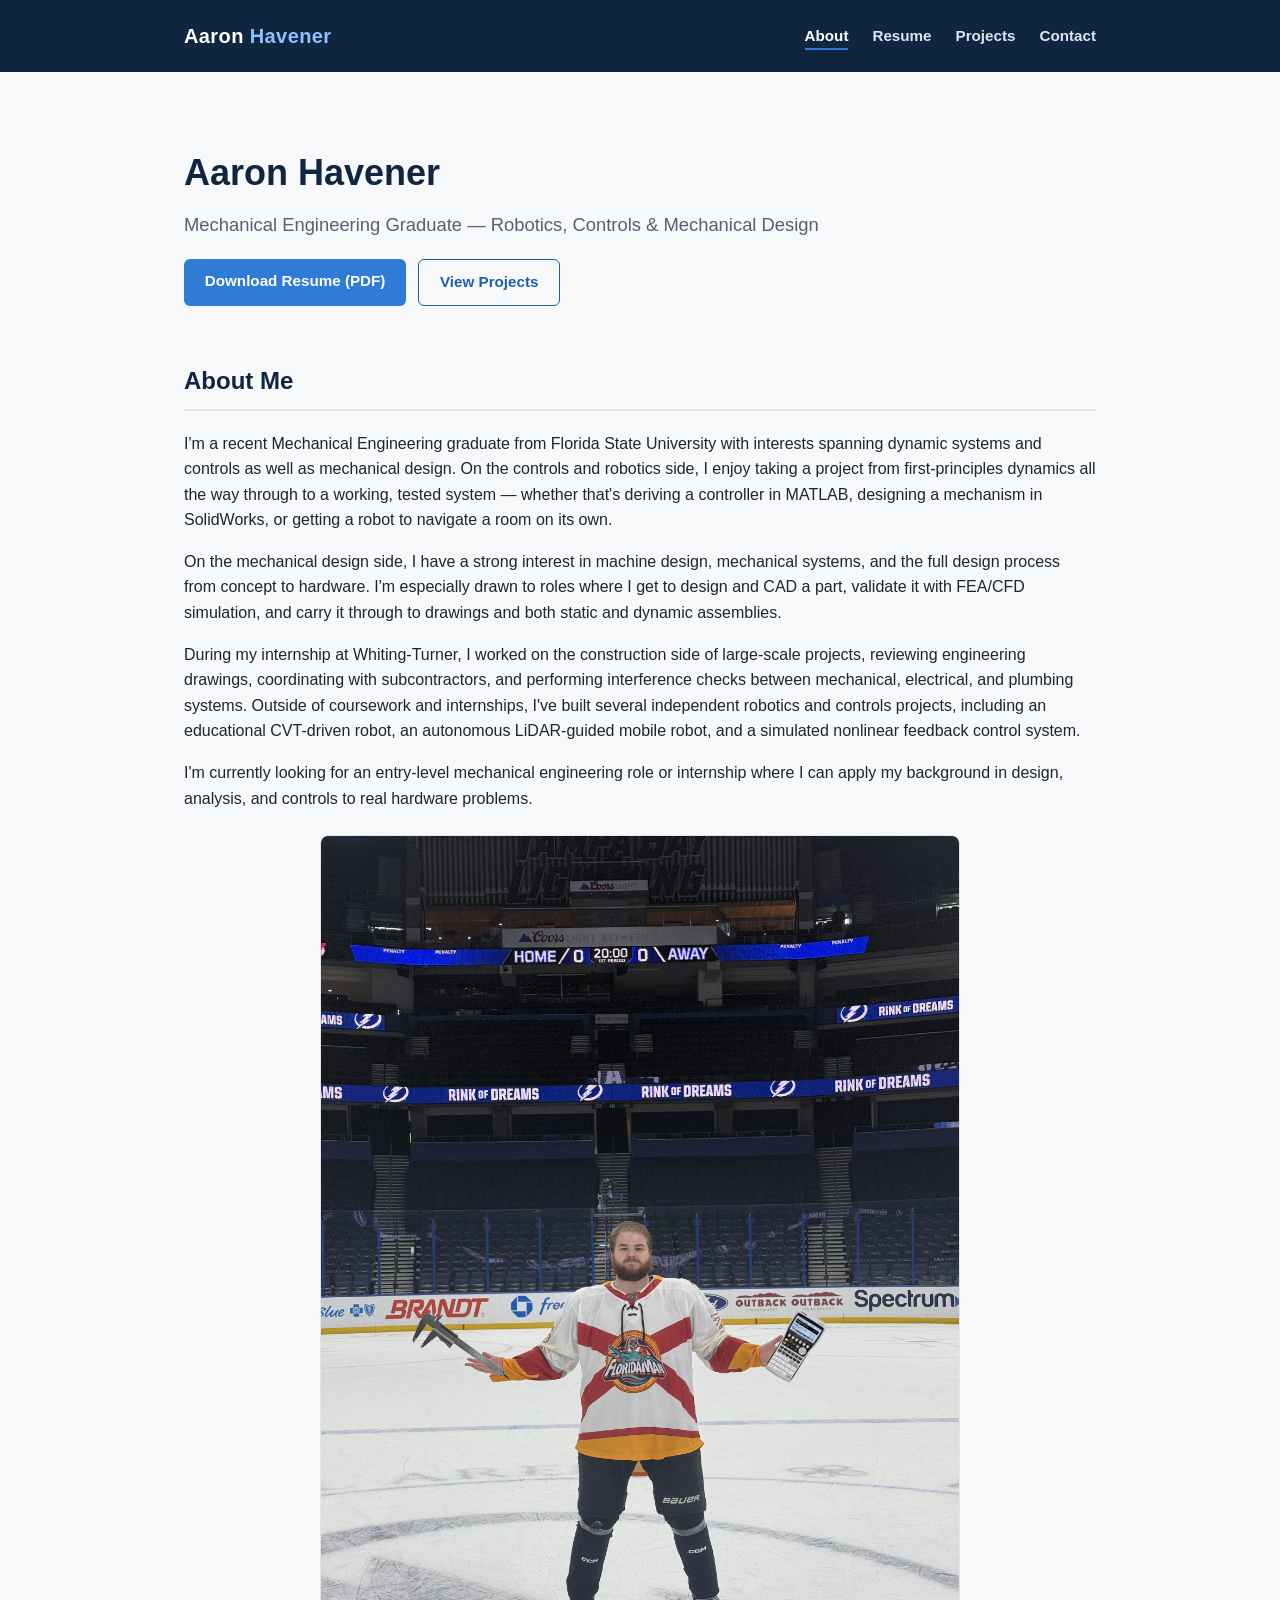
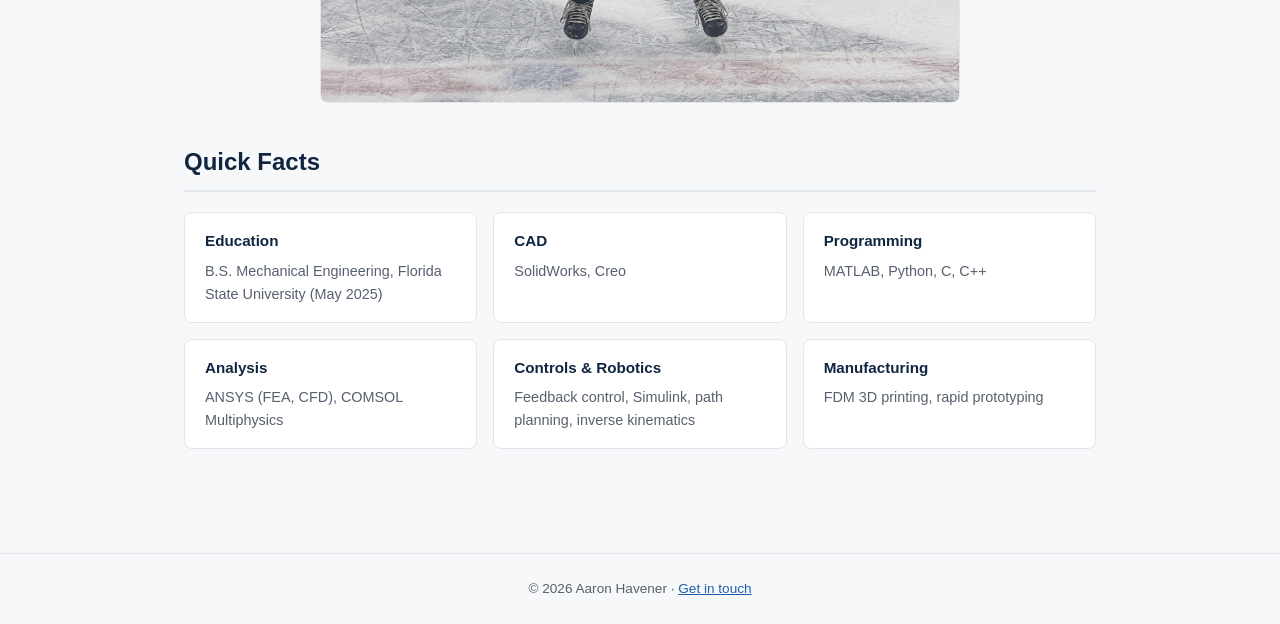
==== index.html @ 38c37172 "Fix run-on phrasing in About Me intro sentence" ====
<!DOCTYPE html>
<html lang="en">
<head>
<meta charset="UTF-8">
<meta name="viewport" content="width=device-width, initial-scale=1.0">
<title>Aaron Havener</title>
<meta name="description" content="Aaron Havener - Mechanical Engineering graduate specializing in robotics, controls, and mechanical design.">
<link rel="stylesheet" href="assets/css/style.css">
</head>
<body>

<header class="site-header">
  <div class="header-inner">
    <a href="index.html" class="brand">Aaron <span>Havener</span></a>
    <nav class="main-nav">
      <ul>
        <li><a href="index.html" class="active">About</a></li>
        <li><a href="resume.html">Resume</a></li>
        <li><a href="projects.html">Projects</a></li>
        <li><a href="contact.html">Contact</a></li>
      </ul>
    </nav>
  </div>
</header>

<main>
  <section class="hero">
    <div>
      <h1>Aaron Havener</h1>
      <p class="tagline">Mechanical Engineering Graduate &mdash; Robotics, Controls &amp; Mechanical Design</p>
      <div class="btn-row">
        <a href="assets/files/Aaron_Havener_Resume.pdf" class="btn">Download Resume (PDF)</a>
        <a href="projects.html" class="btn secondary">View Projects</a>
      </div>
    </div>
  </section>

  <section>
    <h2>About Me</h2>
    <p>
      I'm a recent Mechanical Engineering graduate from Florida State University with interests
      spanning dynamic systems and controls as well as mechanical design. On the controls and robotics
      side, I enjoy taking a project from first-principles dynamics all the way through to a working,
      tested system &mdash; whether that's deriving a controller in MATLAB, designing a mechanism in
      SolidWorks, or getting a robot to navigate a room on its own.
    </p>
    <p>
      On the mechanical design side, I have a strong interest in machine design, mechanical systems,
      and the full design process from concept to hardware. I'm especially drawn to roles where I get
      to design and CAD a part, validate it with FEA/CFD simulation, and carry it through to drawings and
      both static and dynamic assemblies.
    </p>
    <p>
      During my internship at Whiting-Turner, I worked on the construction side of large-scale
      projects, reviewing engineering drawings, coordinating with subcontractors, and performing
      interference checks between mechanical, electrical, and plumbing systems. Outside of
      coursework and internships, I've built several independent robotics and controls projects,
      including an educational CVT-driven robot, an autonomous LiDAR-guided mobile robot, and a
      simulated nonlinear feedback control system.
    </p>
    <p>
      I'm currently looking for an entry-level mechanical engineering role or internship where I can
      apply my background in design, analysis, and controls to real hardware problems.
    </p>
    <img src="assets/images/aaron-havener-photo.png" alt="Aaron Havener" class="about-photo">
  </section>

  <section>
    <h2>Quick Facts</h2>
    <div class="skills-grid">
      <div class="skill-cat">
        <h4>Education</h4>
        <p>B.S. Mechanical Engineering, Florida State University (May 2025)</p>
      </div>
      <div class="skill-cat">
        <h4>CAD</h4>
        <p>SolidWorks, Creo</p>
      </div>
      <div class="skill-cat">
        <h4>Programming</h4>
        <p>MATLAB, Python, C, C++</p>
      </div>
      <div class="skill-cat">
        <h4>Analysis</h4>
        <p>ANSYS (FEA, CFD), COMSOL Multiphysics</p>
      </div>
      <div class="skill-cat">
        <h4>Controls &amp; Robotics</h4>
        <p>Feedback control, Simulink, path planning, inverse kinematics</p>
      </div>
      <div class="skill-cat">
        <h4>Manufacturing</h4>
        <p>FDM 3D printing, rapid prototyping</p>
      </div>
    </div>
  </section>
</main>

<footer class="site-footer">
  &copy; 2026 Aaron Havener &middot; <a href="contact.html">Get in touch</a>
</footer>

</body>
</html>
---- assets/css/style.css ----
:root {
  --navy: #0f2540;
  --navy-dark: #0a1a2e;
  --accent: #2f7bd6;
  --accent-dark: #1f5fa8;
  --bg: #f7f8fa;
  --card-bg: #ffffff;
  --text: #1c2530;
  --text-muted: #57606f;
  --border: #e2e6eb;
  --max-width: 960px;
}

* { box-sizing: border-box; }

html { scroll-behavior: smooth; }

body {
  margin: 0;
  font-family: "Segoe UI", -apple-system, BlinkMacSystemFont, Roboto, Helvetica, Arial, sans-serif;
  background: var(--bg);
  color: var(--text);
  line-height: 1.6;
}

a { color: var(--accent-dark); }
a:hover { color: var(--accent); }

header.site-header {
  background: var(--navy);
  color: #fff;
}

.header-inner {
  max-width: var(--max-width);
  margin: 0 auto;
  padding: 1.25rem 1.5rem;
  display: flex;
  align-items: center;
  justify-content: space-between;
  flex-wrap: wrap;
  gap: 0.75rem;
}

.brand {
  font-size: 1.25rem;
  font-weight: 700;
  color: #fff;
  text-decoration: none;
  letter-spacing: 0.02em;
}

.brand span { color: #8ec1ff; }

nav.main-nav ul {
  list-style: none;
  display: flex;
  gap: 1.5rem;
  margin: 0;
  padding: 0;
}

nav.main-nav a {
  color: #dce6f2;
  text-decoration: none;
  font-weight: 600;
  font-size: 0.95rem;
  padding: 0.25rem 0;
  border-bottom: 2px solid transparent;
}

nav.main-nav a:hover,
nav.main-nav a.active {
  color: #fff;
  border-bottom-color: var(--accent);
}

main {
  max-width: var(--max-width);
  margin: 0 auto;
  padding: 2.5rem 1.5rem 4rem;
}

.hero {
  display: flex;
  align-items: center;
  gap: 2.5rem;
  flex-wrap: wrap;
  padding: 2rem 0 1rem;
}

.hero h1 {
  font-size: 2.25rem;
  margin: 0 0 0.5rem;
  color: var(--navy);
}

.hero .tagline {
  font-size: 1.15rem;
  color: var(--text-muted);
  margin: 0 0 1.25rem;
}

.btn {
  display: inline-block;
  background: var(--accent);
  color: #fff !important;
  text-decoration: none;
  padding: 0.65rem 1.3rem;
  border-radius: 6px;
  font-weight: 600;
  font-size: 0.95rem;
  transition: background 0.15s ease;
}

.btn:hover { background: var(--accent-dark); }

.btn.secondary {
  background: transparent;
  color: var(--accent-dark) !important;
  border: 1.5px solid var(--accent-dark);
}

.btn.secondary:hover { background: #eaf2fc; }

.btn-row {
  display: flex;
  gap: 0.75rem;
  flex-wrap: wrap;
}

section { margin-bottom: 2.5rem; }

section h2 {
  color: var(--navy);
  font-size: 1.5rem;
  border-bottom: 2px solid var(--border);
  padding-bottom: 0.5rem;
  margin-bottom: 1.25rem;
}

.card {
  background: var(--card-bg);
  border: 1px solid var(--border);
  border-radius: 10px;
  padding: 1.5rem;
  margin-bottom: 1.5rem;
  box-shadow: 0 1px 3px rgba(15, 37, 64, 0.05);
}

.card h3 {
  margin: 0 0 0.25rem;
  color: var(--navy);
  font-size: 1.2rem;
}

.card .meta {
  color: var(--text-muted);
  font-size: 0.9rem;
  margin-bottom: 0.75rem;
}

.card ul { margin: 0.5rem 0 0; padding-left: 1.2rem; }
.card ul li { margin-bottom: 0.35rem; }

.tag-list {
  list-style: none;
  display: flex;
  flex-wrap: wrap;
  gap: 0.5rem;
  padding: 0;
  margin: 0.75rem 0 0;
}

.tag-list li {
  background: #eaf2fc;
  color: var(--accent-dark);
  font-size: 0.8rem;
  font-weight: 600;
  padding: 0.25rem 0.6rem;
  border-radius: 999px;
}

.project-image {
  width: 100%;
  border-radius: 8px;
  border: 1px solid var(--border);
  margin: 1rem 0;
  display: block;
}

.about-photo {
  display: block;
  width: 100%;
  max-width: 640px;
  height: auto;
  border-radius: 8px;
  border: 1px solid var(--border);
  margin: 1.5rem auto 0;
}

.caption {
  font-size: 0.9rem;
  color: var(--text-muted);
  font-style: italic;
  margin: -0.5rem 0 1rem;
}

.video-embed {
  position: relative;
  padding-bottom: 56.25%;
  height: 0;
  overflow: hidden;
  border-radius: 8px;
  margin: 1rem 0;
  background: #000;
}

.video-embed iframe {
  position: absolute;
  top: 0; left: 0;
  width: 100%; height: 100%;
  border: 0;
}

.resume-header {
  display: flex;
  justify-content: space-between;
  align-items: flex-start;
  flex-wrap: wrap;
  gap: 1rem;
}

.skills-grid {
  display: grid;
  grid-template-columns: repeat(auto-fit, minmax(220px, 1fr));
  gap: 1rem;
}

.skills-grid .skill-cat {
  background: var(--card-bg);
  border: 1px solid var(--border);
  border-radius: 8px;
  padding: 1rem 1.25rem;
}

.skills-grid .skill-cat h4 {
  margin: 0 0 0.4rem;
  color: var(--navy);
  font-size: 0.95rem;
}

.skills-grid .skill-cat p {
  margin: 0;
  font-size: 0.9rem;
  color: var(--text-muted);
}

.contact-list {
  list-style: none;
  padding: 0;
  font-size: 1.05rem;
}

.contact-list li { margin-bottom: 0.75rem; }

footer.site-footer {
  border-top: 1px solid var(--border);
  text-align: center;
  padding: 1.5rem;
  color: var(--text-muted);
  font-size: 0.85rem;
}

@media (max-width: 600px) {
  nav.main-nav ul { gap: 1rem; flex-wrap: wrap; }
  .hero h1 { font-size: 1.75rem; }
}
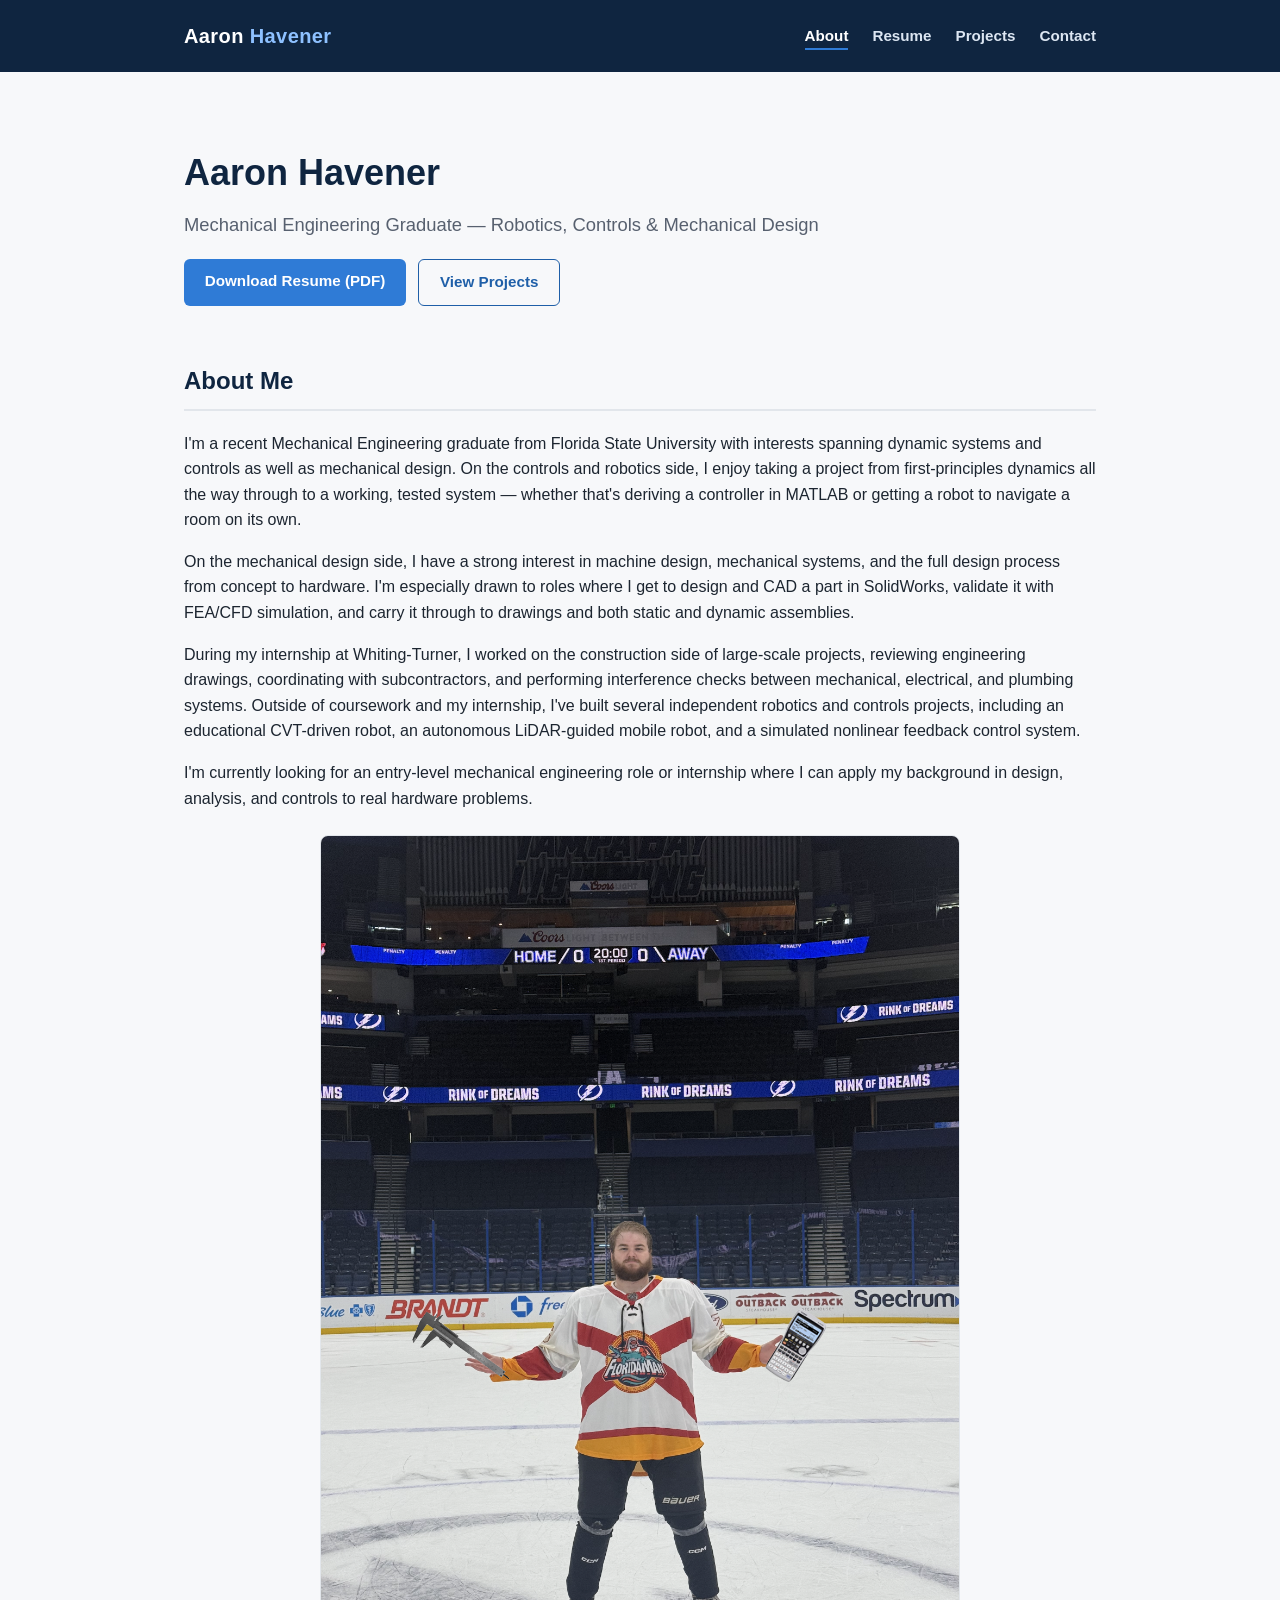
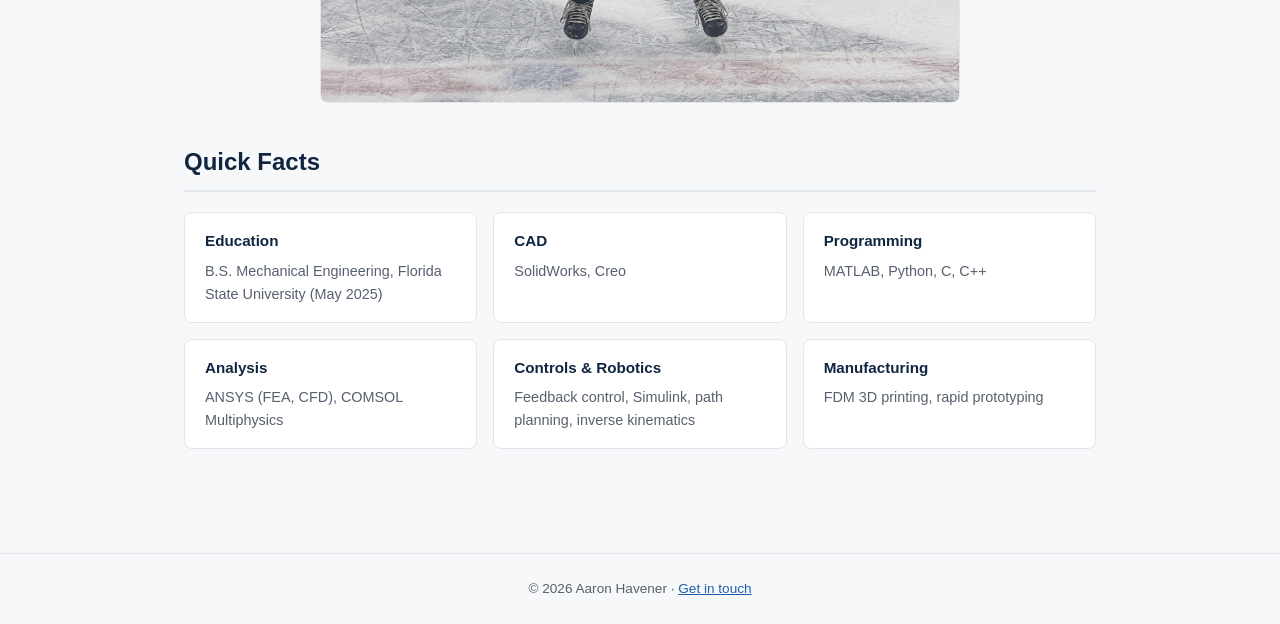
==== commit e1602d87: "Polish About Me wording and fix ball-and-beam plate/beam mismatch - Fix inaccurate plural "internshi" ====
--- a/index.html
+++ b/index.html
@@ -41,20 +41,20 @@
       I'm a recent Mechanical Engineering graduate from Florida State University with interests
       spanning dynamic systems and controls as well as mechanical design. On the controls and robotics
       side, I enjoy taking a project from first-principles dynamics all the way through to a working,
-      tested system &mdash; whether that's deriving a controller in MATLAB, designing a mechanism in
-      SolidWorks, or getting a robot to navigate a room on its own.
+      tested system &mdash; whether that's deriving a controller in MATLAB or getting a robot to
+      navigate a room on its own.
     </p>
     <p>
       On the mechanical design side, I have a strong interest in machine design, mechanical systems,
       and the full design process from concept to hardware. I'm especially drawn to roles where I get
-      to design and CAD a part, validate it with FEA/CFD simulation, and carry it through to drawings and
+      to design and CAD a part in SolidWorks, validate it with FEA/CFD simulation, and carry it through to drawings and
       both static and dynamic assemblies.
     </p>
     <p>
       During my internship at Whiting-Turner, I worked on the construction side of large-scale
       projects, reviewing engineering drawings, coordinating with subcontractors, and performing
       interference checks between mechanical, electrical, and plumbing systems. Outside of
-      coursework and internships, I've built several independent robotics and controls projects,
+      coursework and my internship, I've built several independent robotics and controls projects,
       including an educational CVT-driven robot, an autonomous LiDAR-guided mobile robot, and a
       simulated nonlinear feedback control system.
     </p>
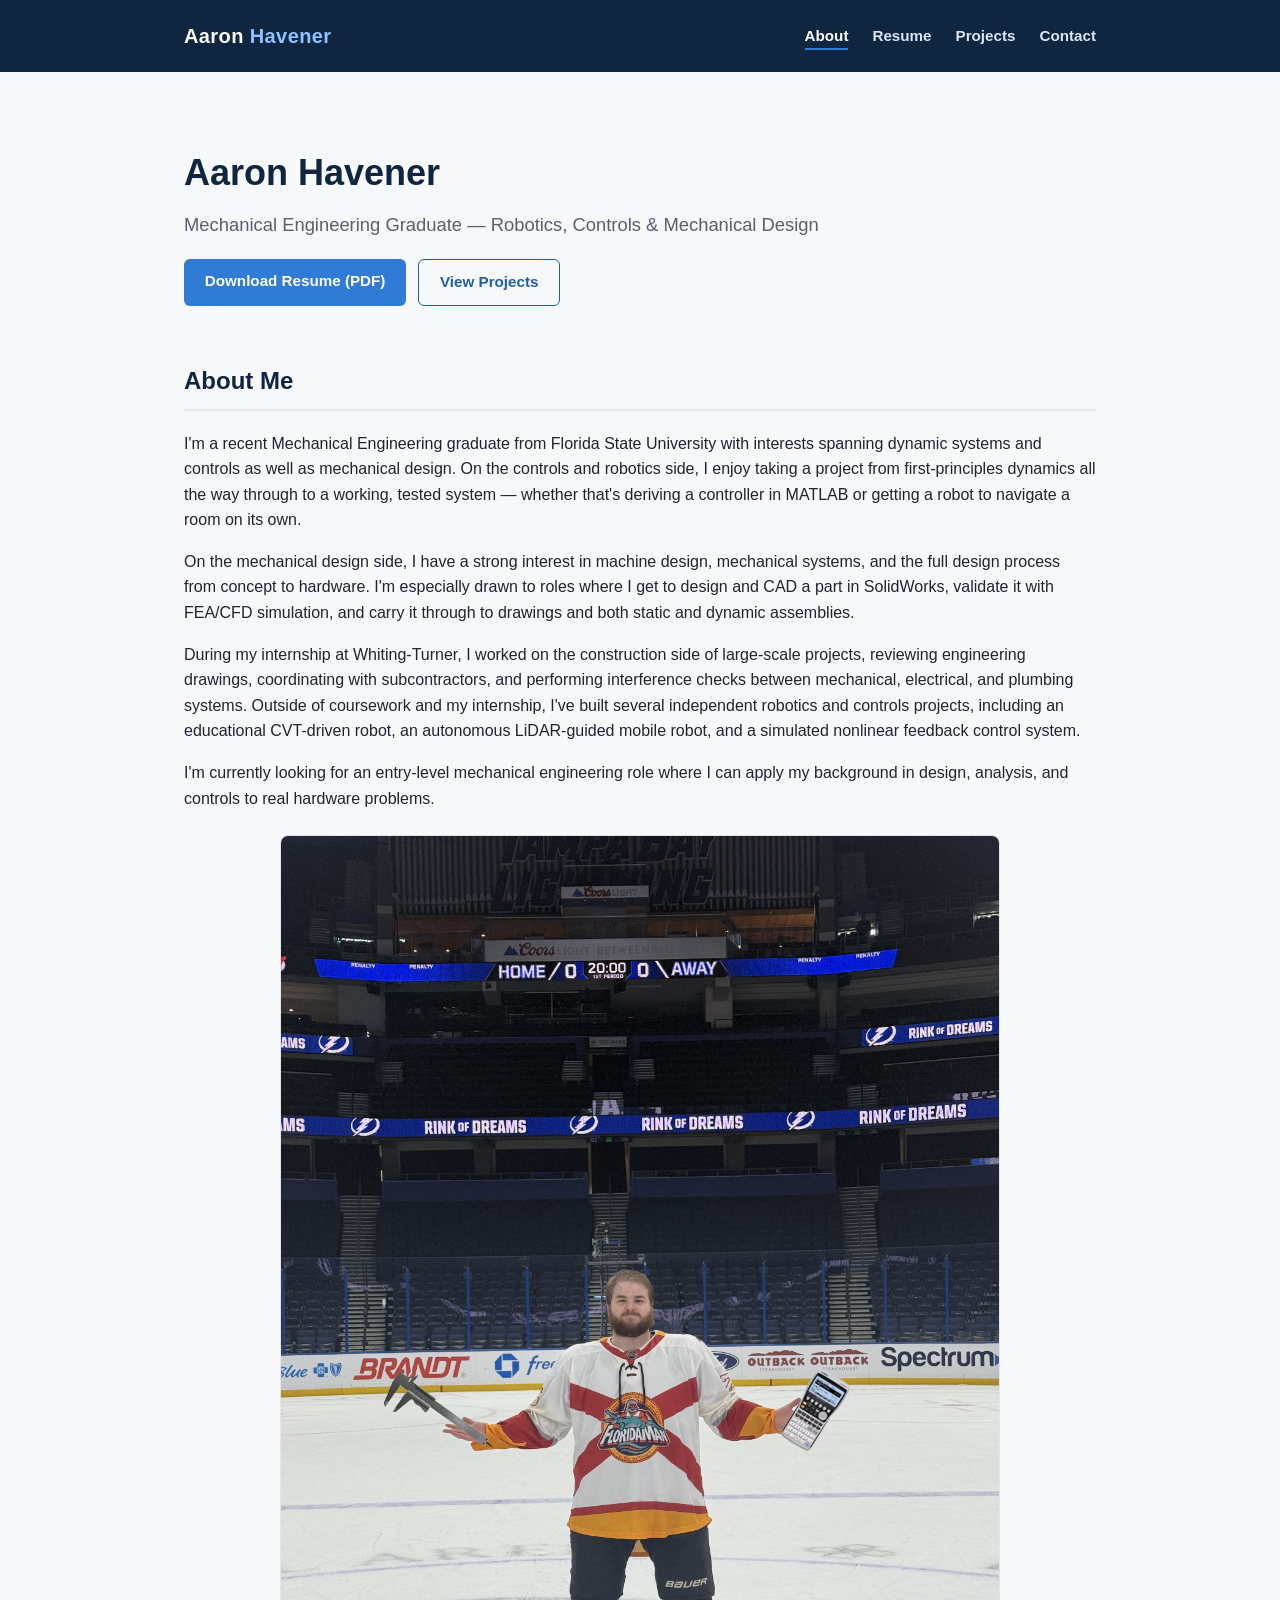
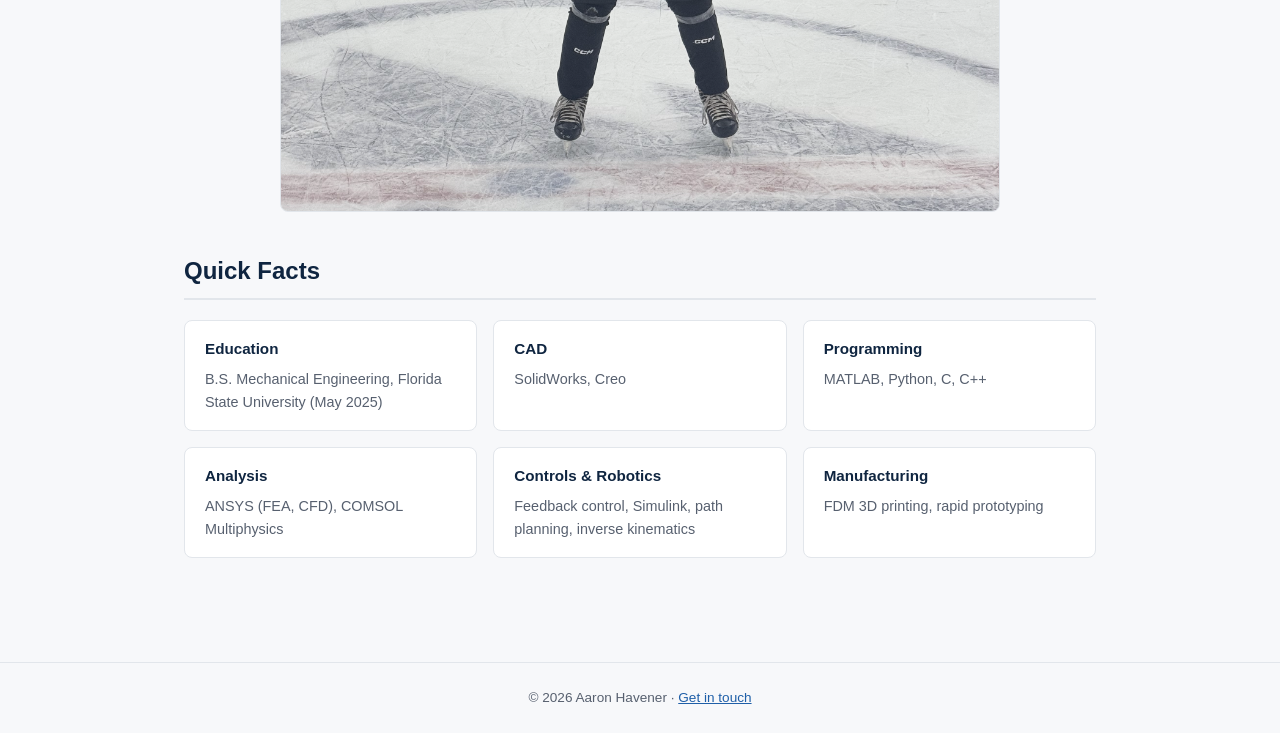
==== commit 27a10a8c: "Remove "or internship" from About Me closing line" ====
--- a/index.html
+++ b/index.html
@@ -59,7 +59,7 @@
       simulated nonlinear feedback control system.
     </p>
     <p>
-      I'm currently looking for an entry-level mechanical engineering role or internship where I can
+      I'm currently looking for an entry-level mechanical engineering role where I can
       apply my background in design, analysis, and controls to real hardware problems.
     </p>
     <img src="assets/images/aaron-havener-photo.png" alt="Aaron Havener" class="about-photo">
--- a/assets/css/style.css
+++ b/assets/css/style.css
@@ -192,7 +192,7 @@
 .about-photo {
   display: block;
   width: 100%;
-  max-width: 640px;
+  max-width: 720px;
   height: auto;
   border-radius: 8px;
   border: 1px solid var(--border);
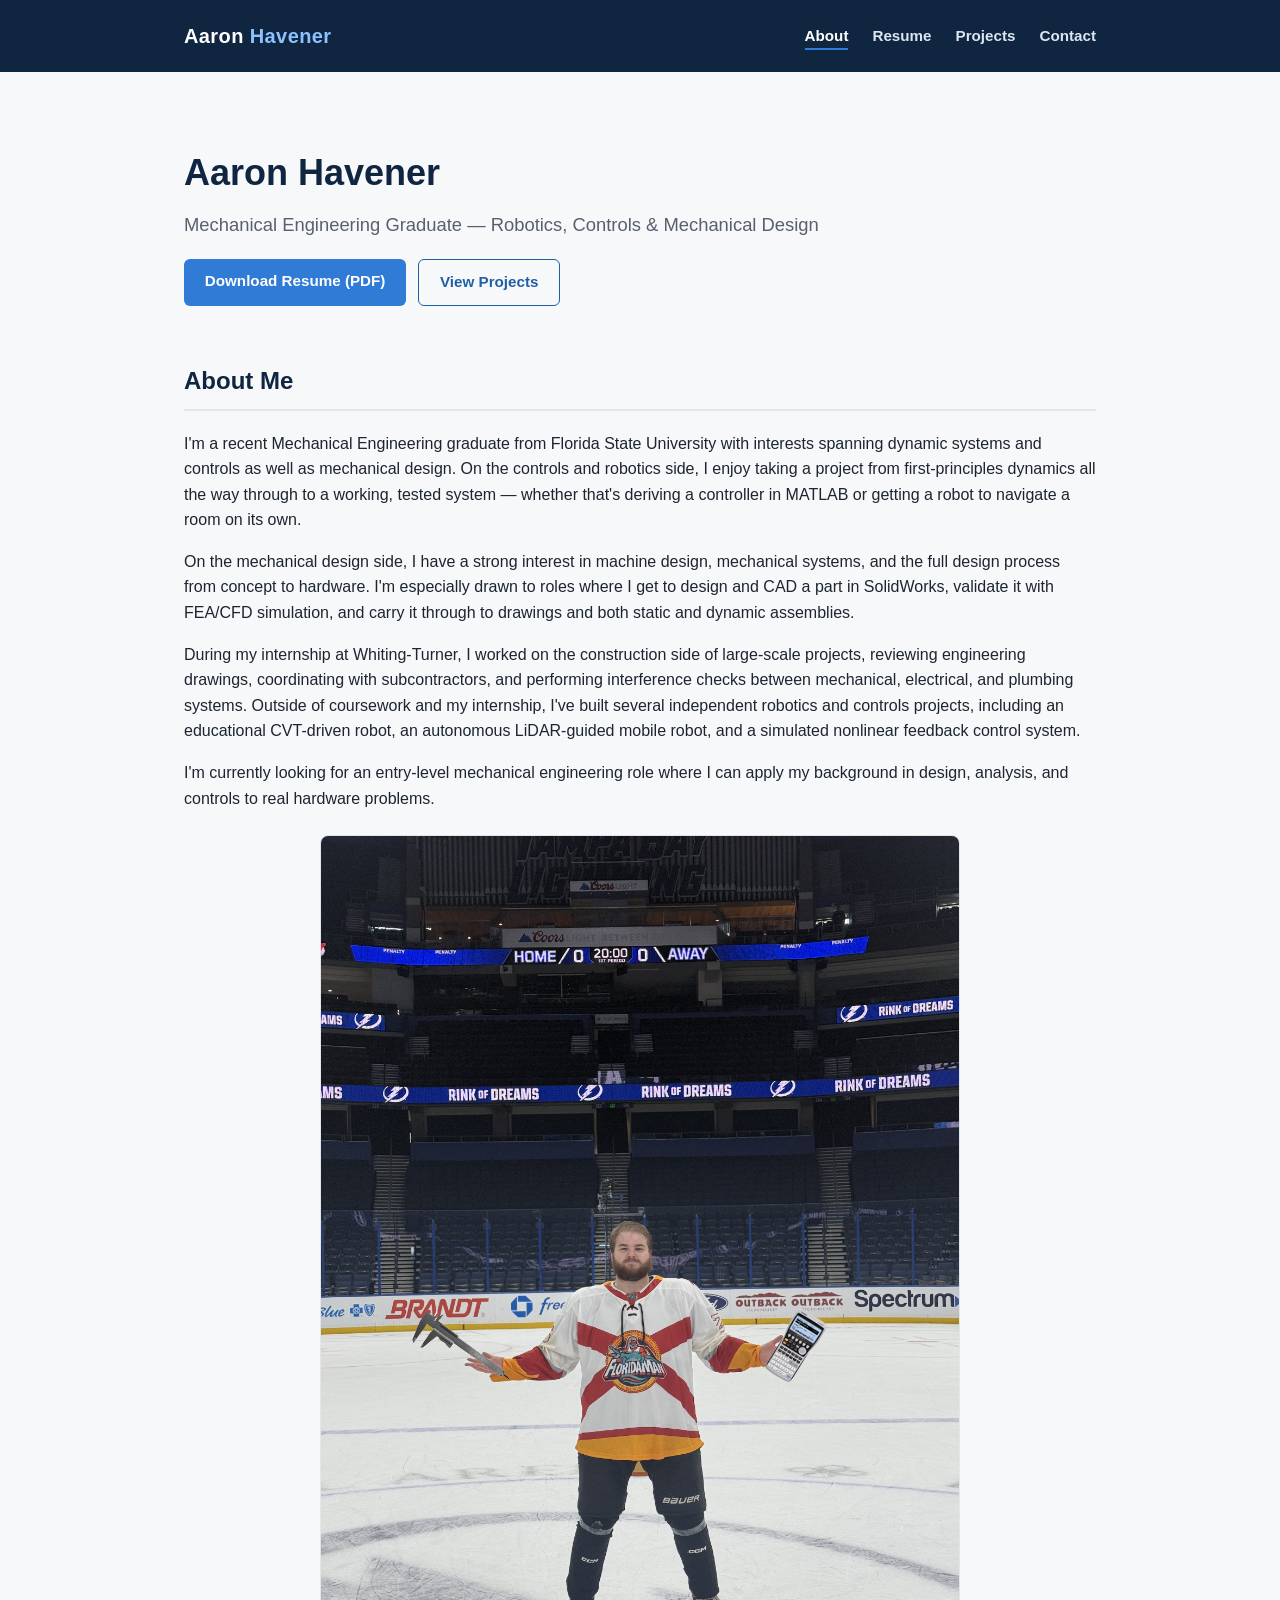
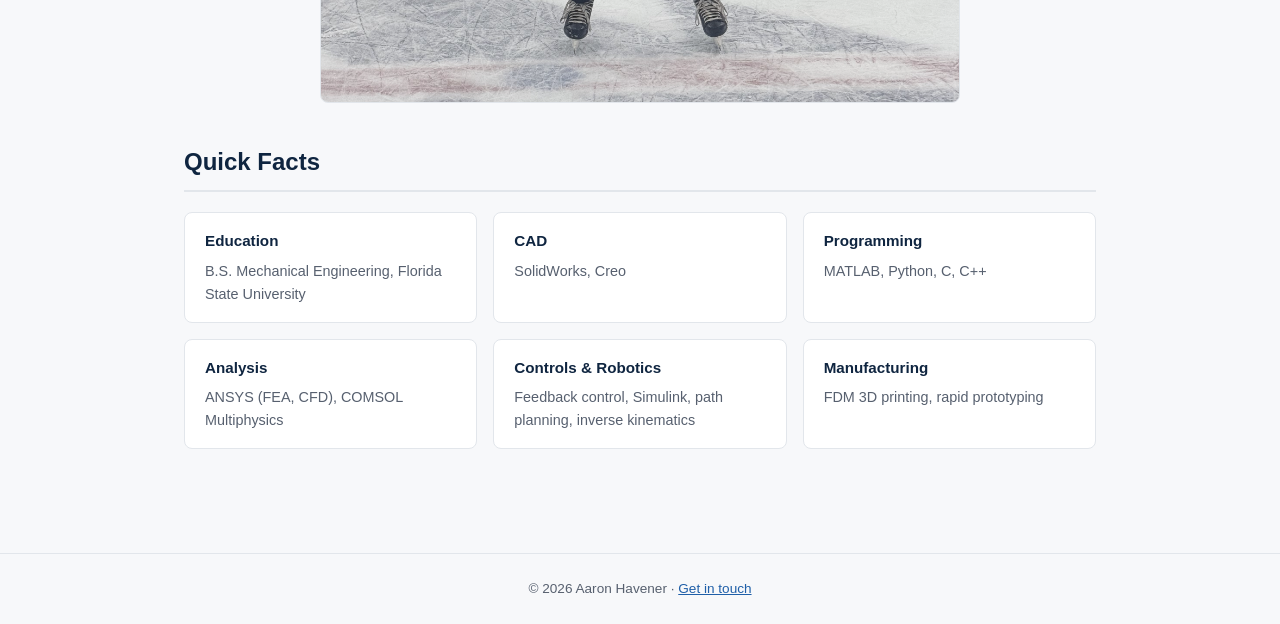
==== commit 6db6c8fe: "Remove graduation date from Education quick fact Co-Authored-By: Claude Sonnet 5 <noreply@anthropic." ====
--- a/index.html
+++ b/index.html
@@ -70,7 +70,7 @@
     <div class="skills-grid">
       <div class="skill-cat">
         <h4>Education</h4>
-        <p>B.S. Mechanical Engineering, Florida State University (May 2025)</p>
+        <p>B.S. Mechanical Engineering, Florida State University</p>
       </div>
       <div class="skill-cat">
         <h4>CAD</h4>
--- a/assets/css/style.css
+++ b/assets/css/style.css
@@ -192,7 +192,7 @@
 .about-photo {
   display: block;
   width: 100%;
-  max-width: 720px;
+  max-width: 640px;
   height: auto;
   border-radius: 8px;
   border: 1px solid var(--border);
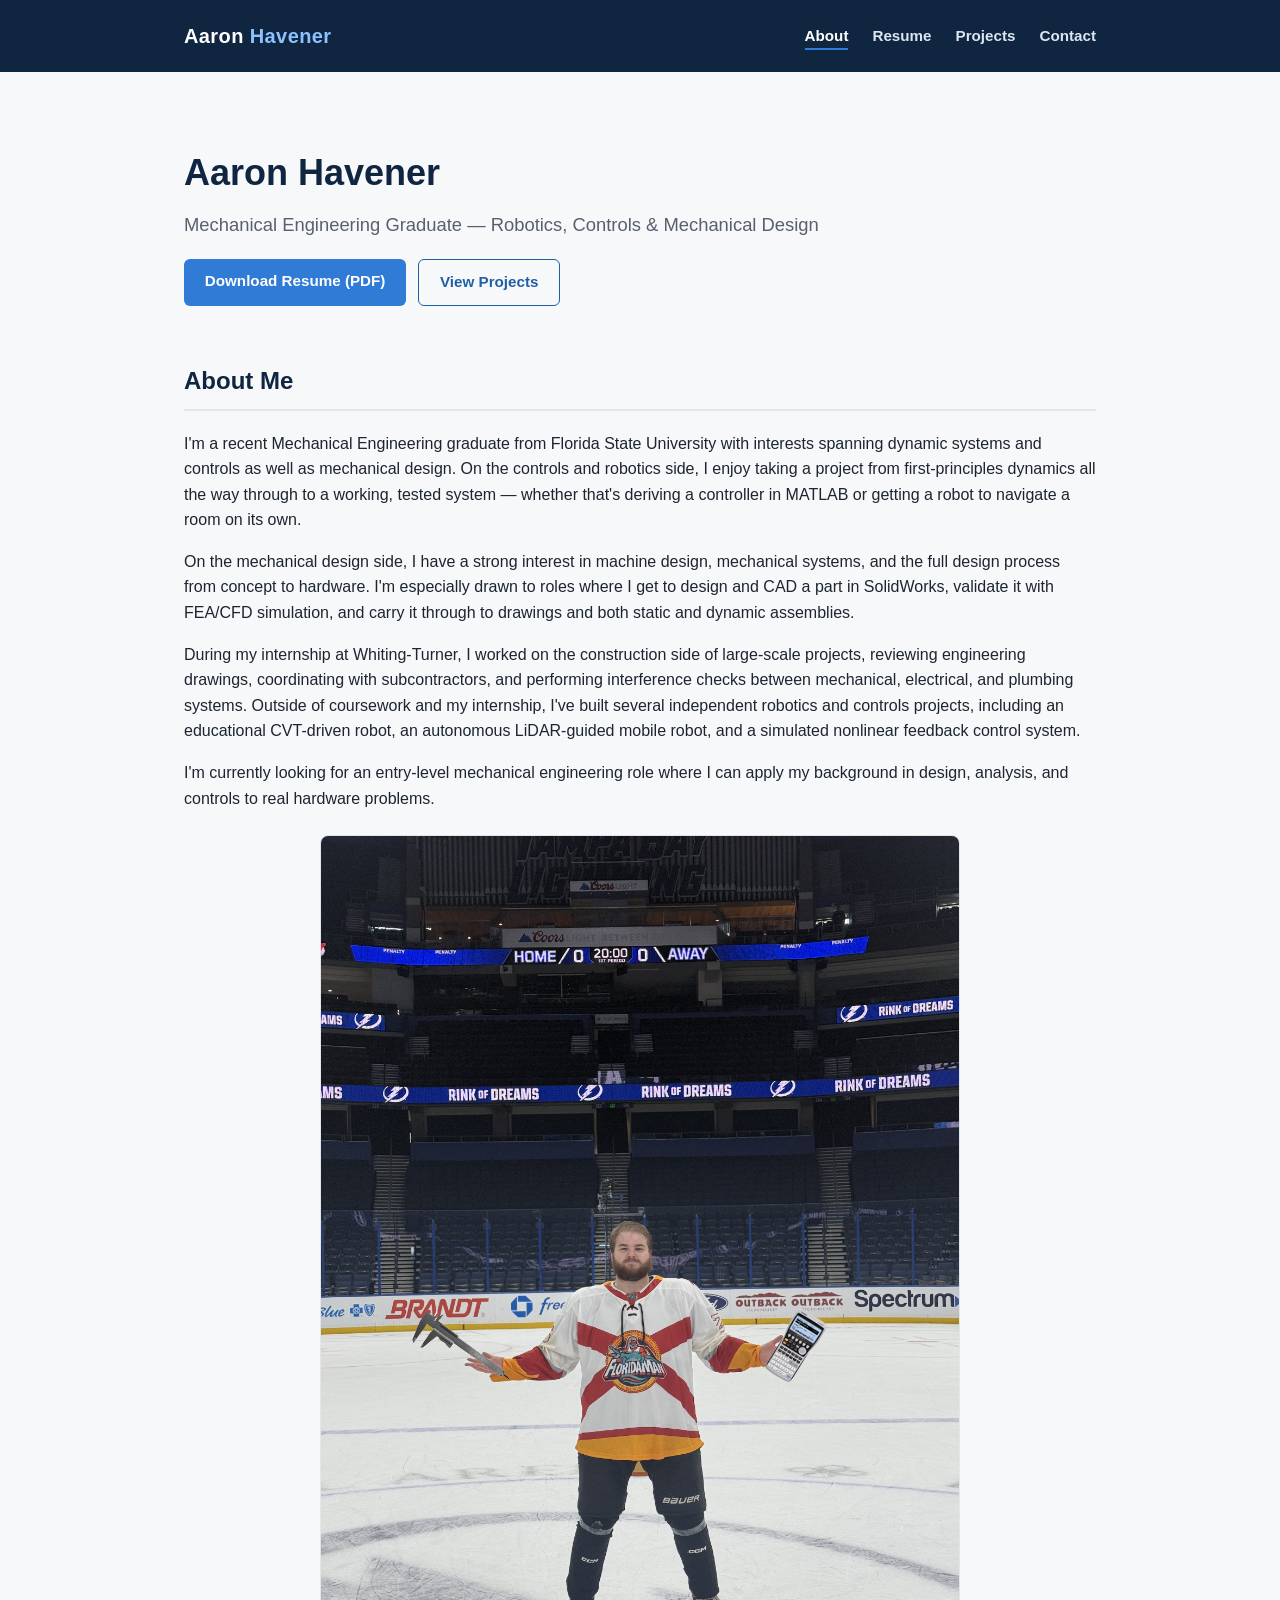
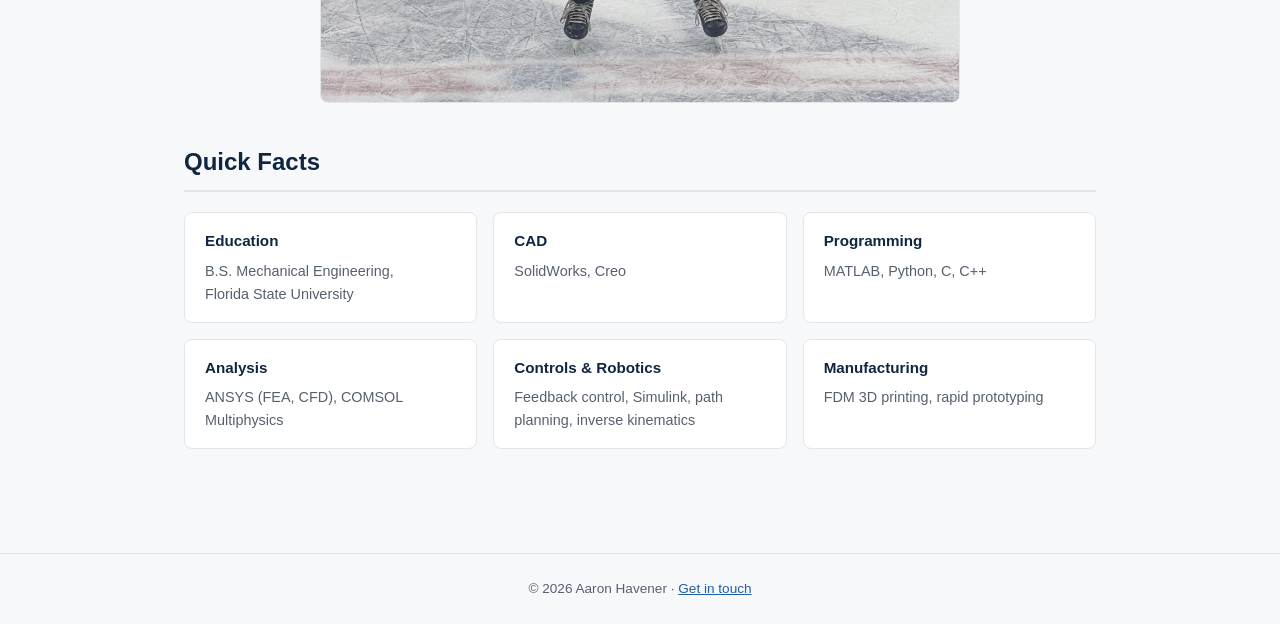
==== commit 80b22c1a: "Break Education quick fact so university name stays together Co-Authored-By: Claude Sonnet 5 <norepl" ====
--- a/index.html
+++ b/index.html
@@ -70,7 +70,7 @@
     <div class="skills-grid">
       <div class="skill-cat">
         <h4>Education</h4>
-        <p>B.S. Mechanical Engineering, Florida State University</p>
+        <p>B.S. Mechanical Engineering,<br>Florida State University</p>
       </div>
       <div class="skill-cat">
         <h4>CAD</h4>
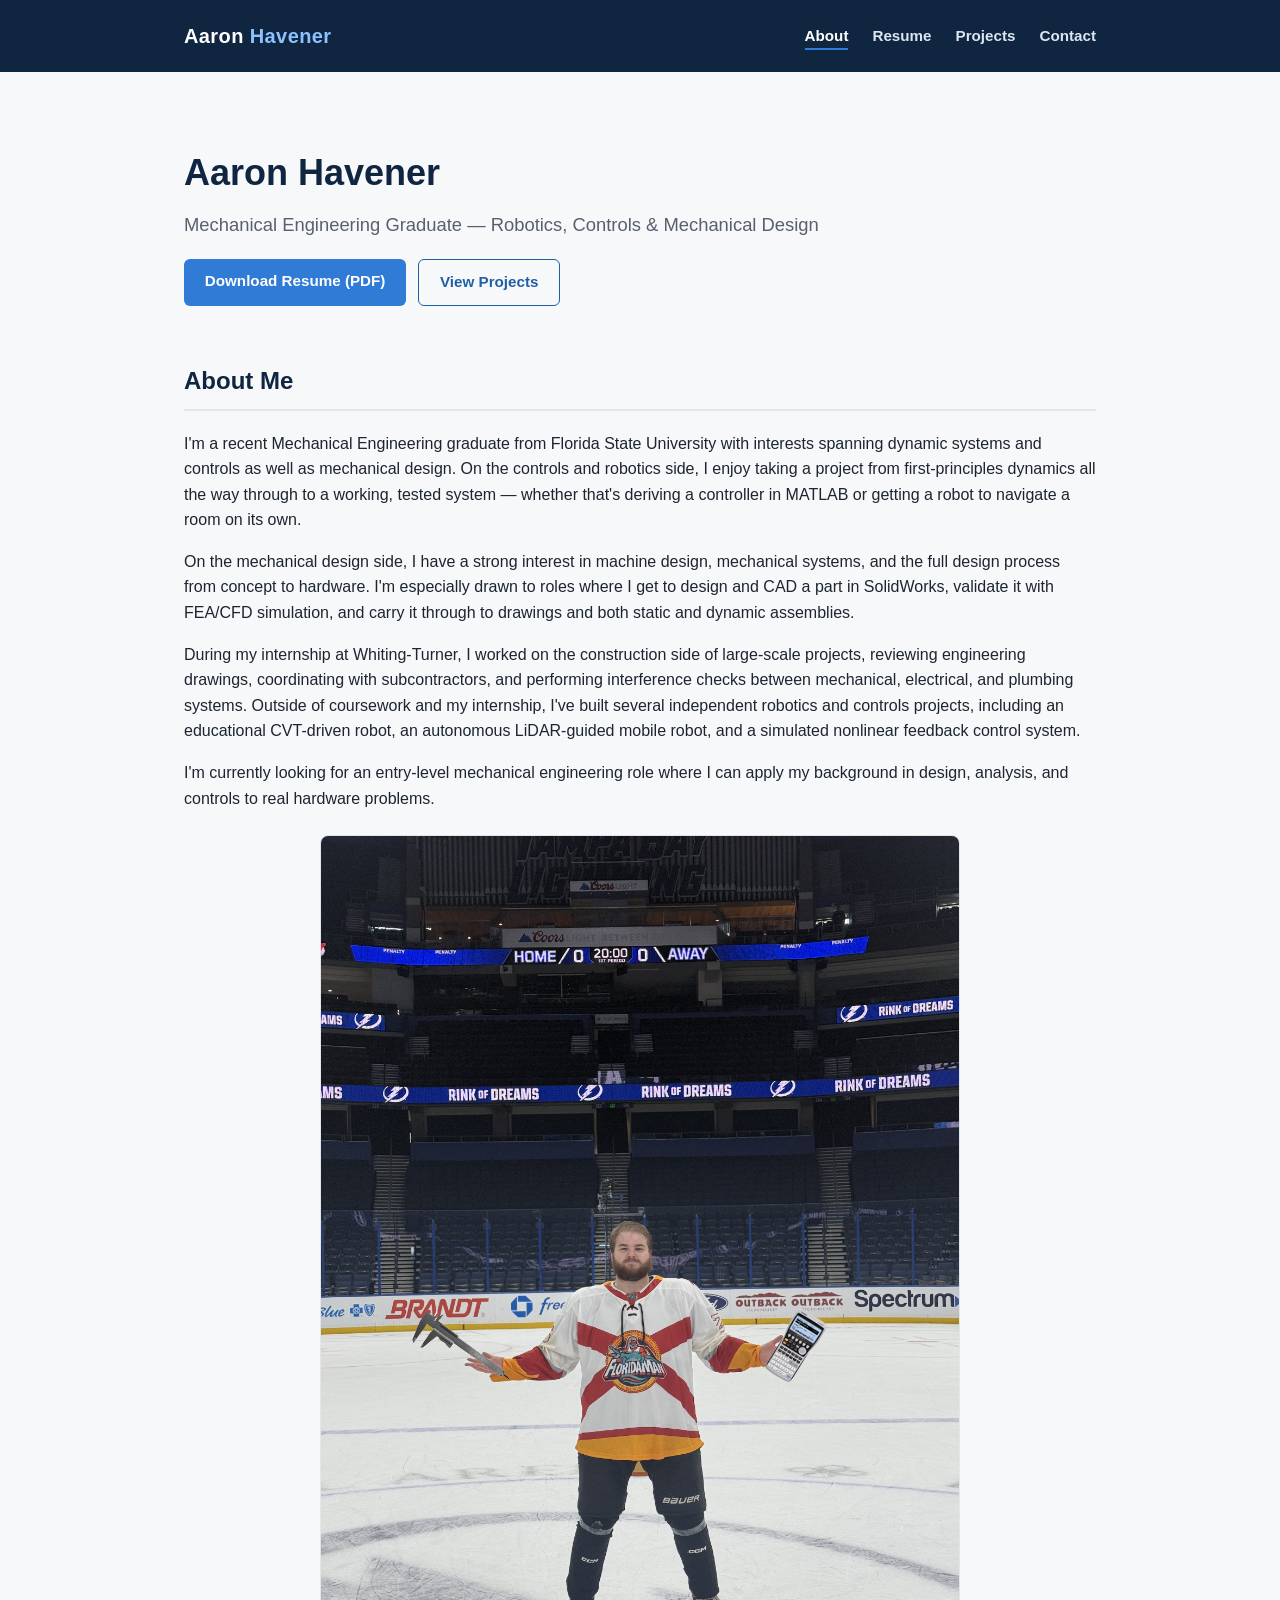
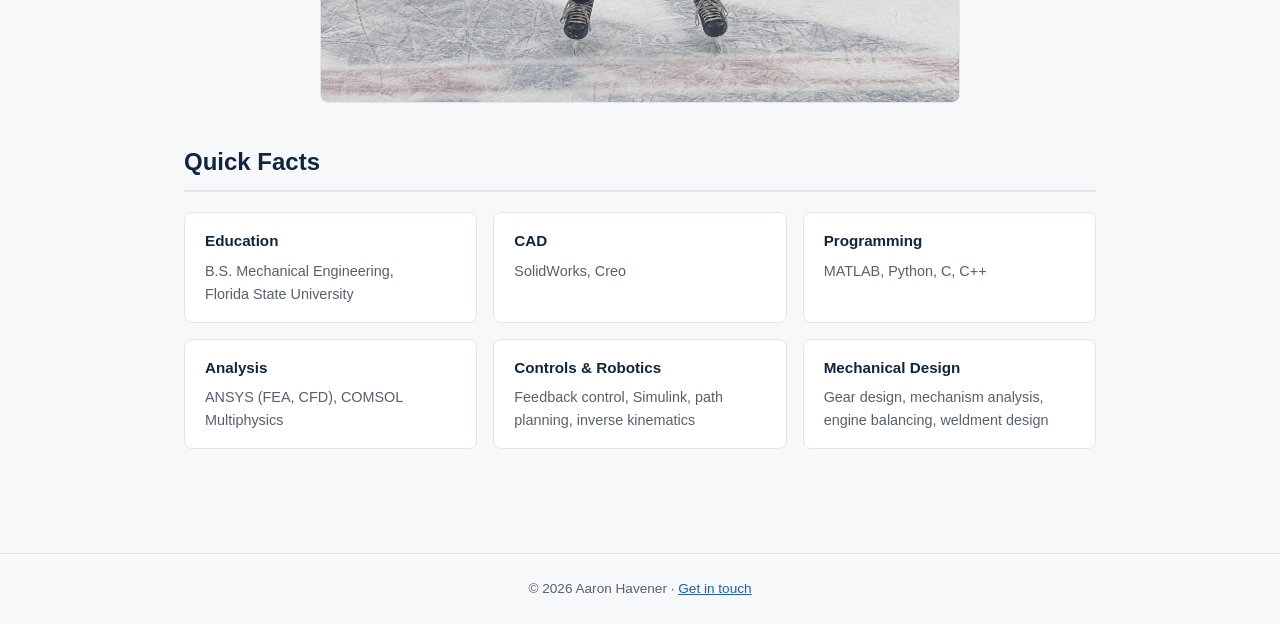
==== commit 1db2c343: "Replace Manufacturing quick fact with Mechanical Design Co-Authored-By: Claude Sonnet 5 <noreply@ant" ====
--- a/index.html
+++ b/index.html
@@ -89,8 +89,8 @@
         <p>Feedback control, Simulink, path planning, inverse kinematics</p>
       </div>
       <div class="skill-cat">
-        <h4>Manufacturing</h4>
-        <p>FDM 3D printing, rapid prototyping</p>
+        <h4>Mechanical Design</h4>
+        <p>Gear design, mechanism analysis, engine balancing, weldment design</p>
       </div>
     </div>
   </section>
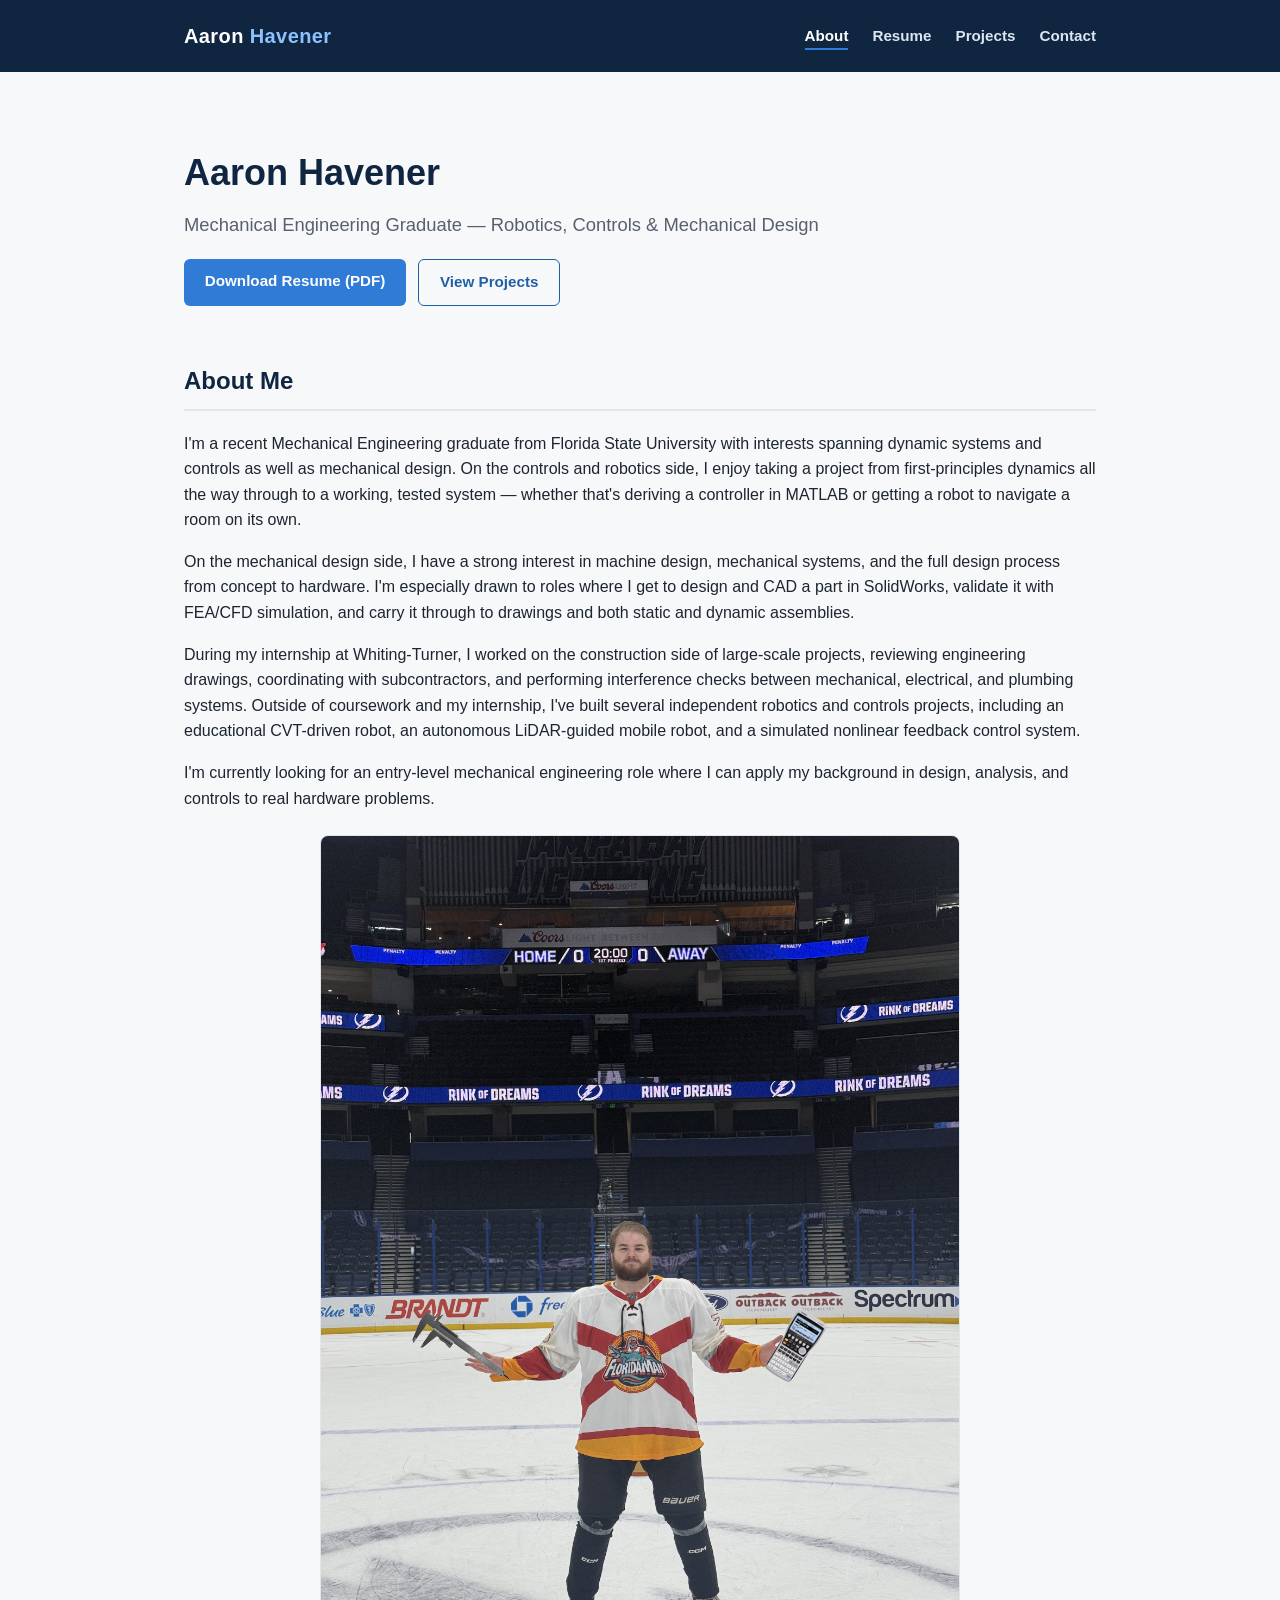
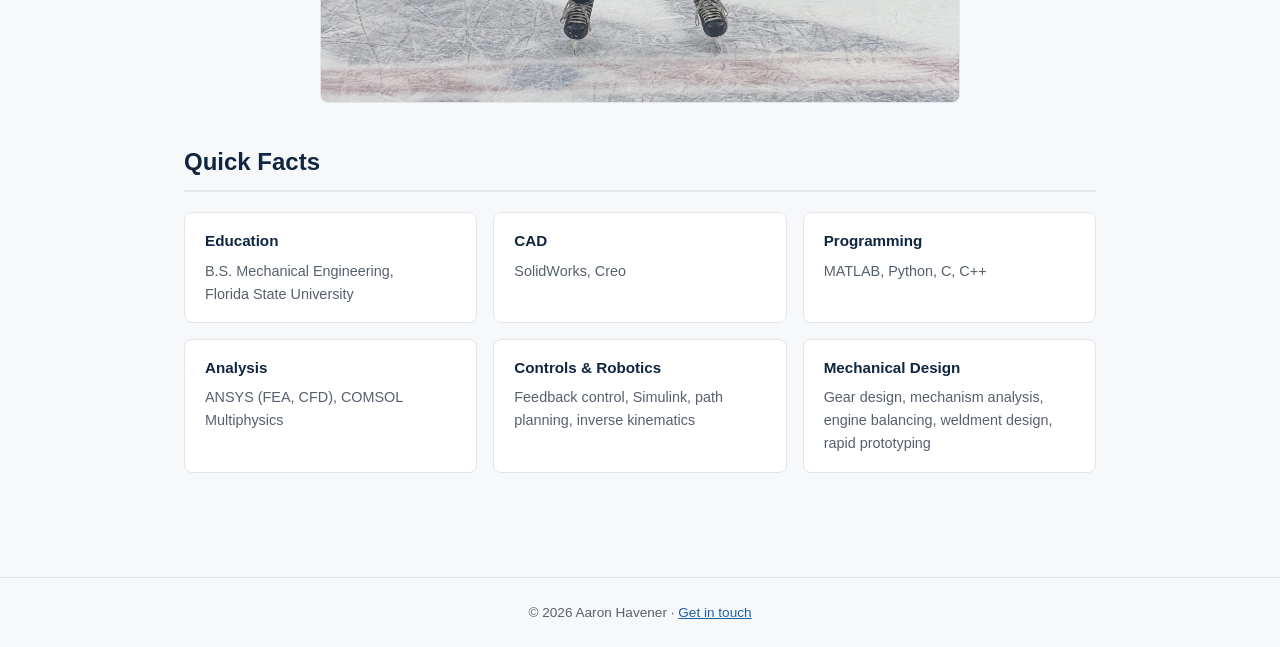
==== commit 3578eca4: "Add rapid prototyping to Mechanical Design quick fact Co-Authored-By: Claude Sonnet 5 <noreply@anthr" ====
--- a/index.html
+++ b/index.html
@@ -90,7 +90,7 @@
       </div>
       <div class="skill-cat">
         <h4>Mechanical Design</h4>
-        <p>Gear design, mechanism analysis, engine balancing, weldment design</p>
+        <p>Gear design, mechanism analysis, engine balancing, weldment design, rapid prototyping</p>
       </div>
     </div>
   </section>
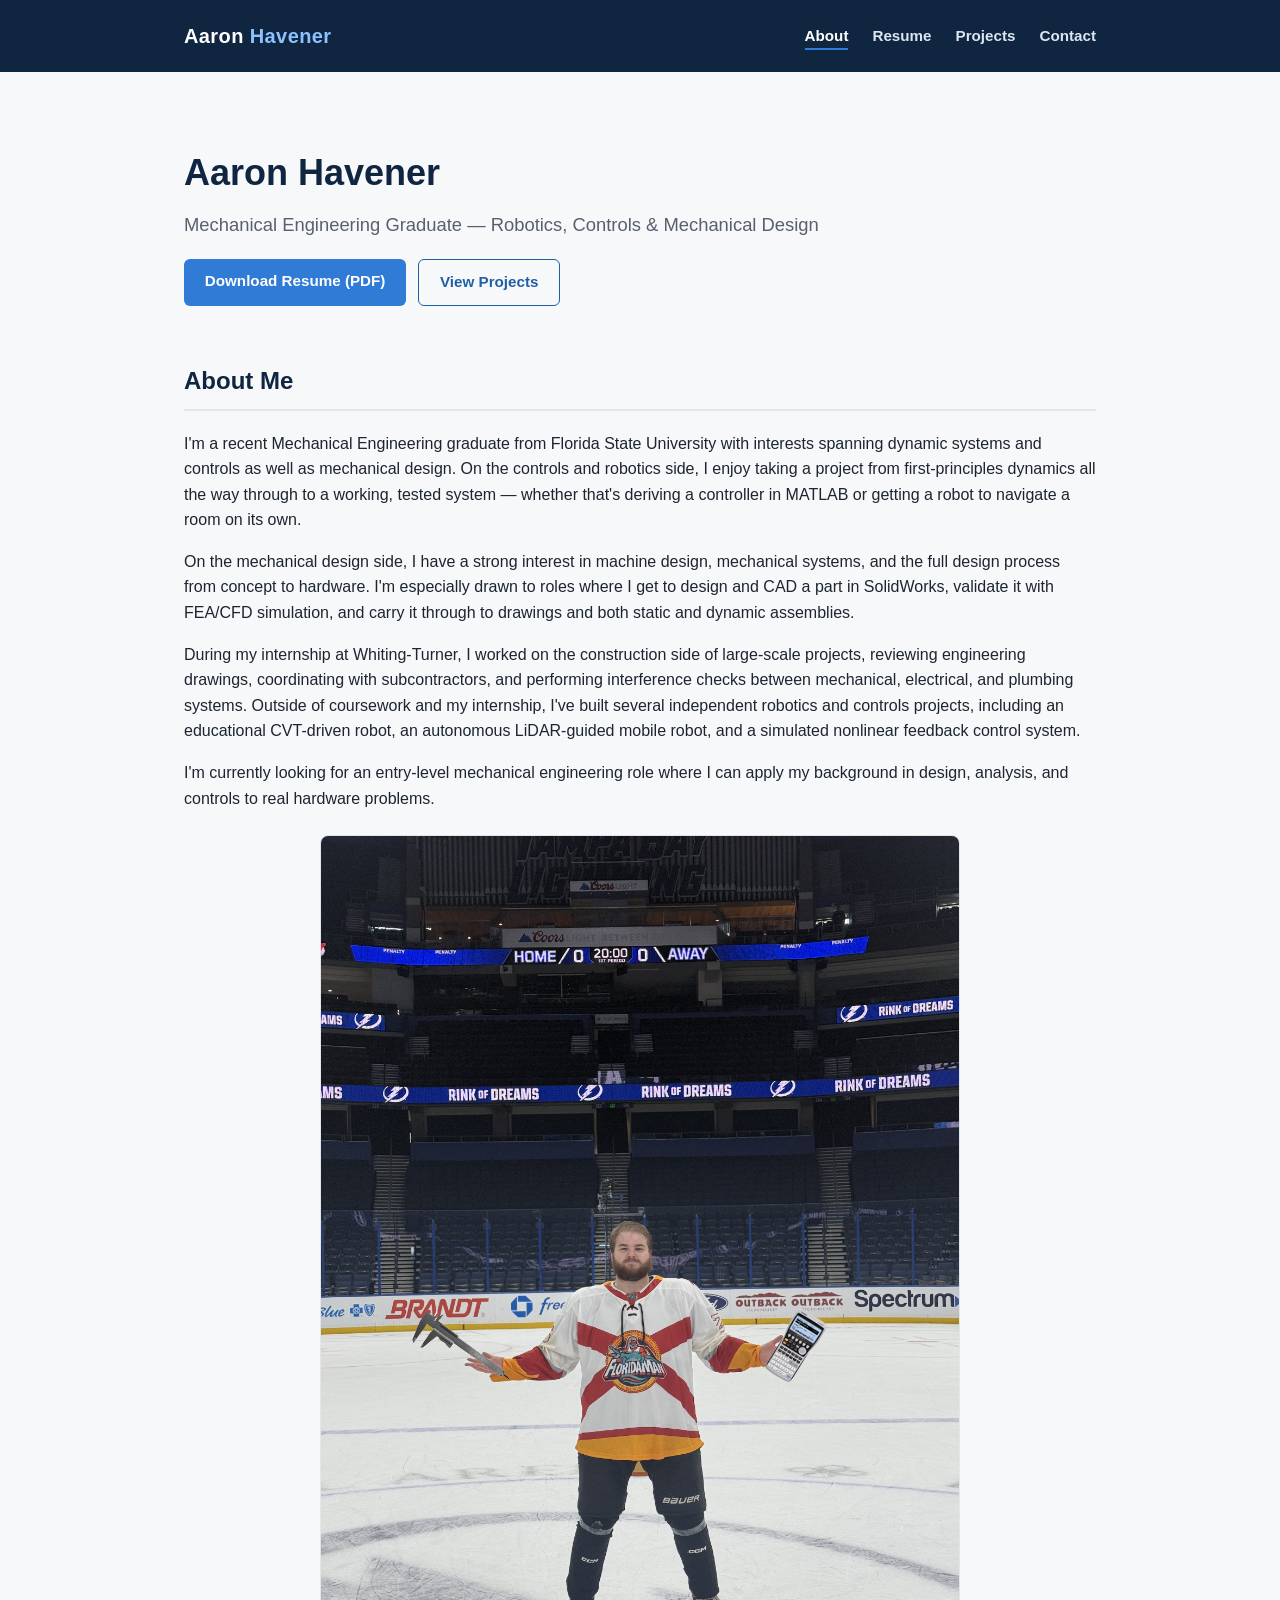
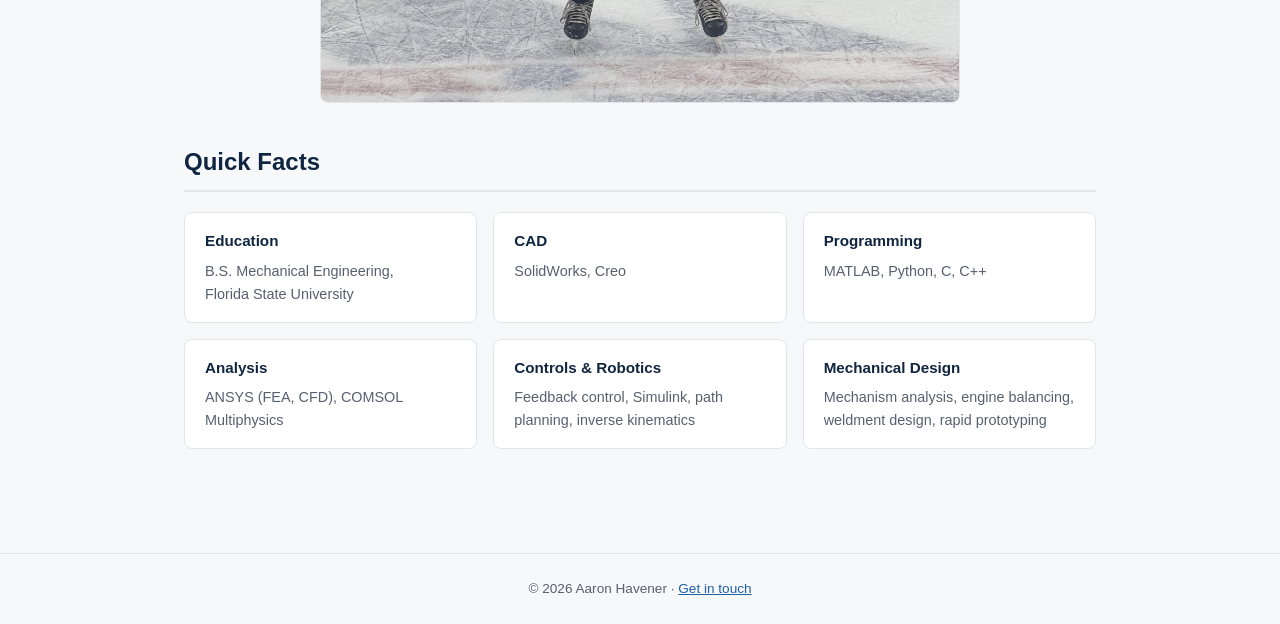
==== commit c0ad5784: "Drop gear design from Mechanical Design quick fact Co-Authored-By: Claude Sonnet 5 <noreply@anthropi" ====
--- a/index.html
+++ b/index.html
@@ -90,7 +90,7 @@
       </div>
       <div class="skill-cat">
         <h4>Mechanical Design</h4>
-        <p>Gear design, mechanism analysis, engine balancing, weldment design, rapid prototyping</p>
+        <p>Mechanism analysis, engine balancing, weldment design, rapid prototyping</p>
       </div>
     </div>
   </section>
